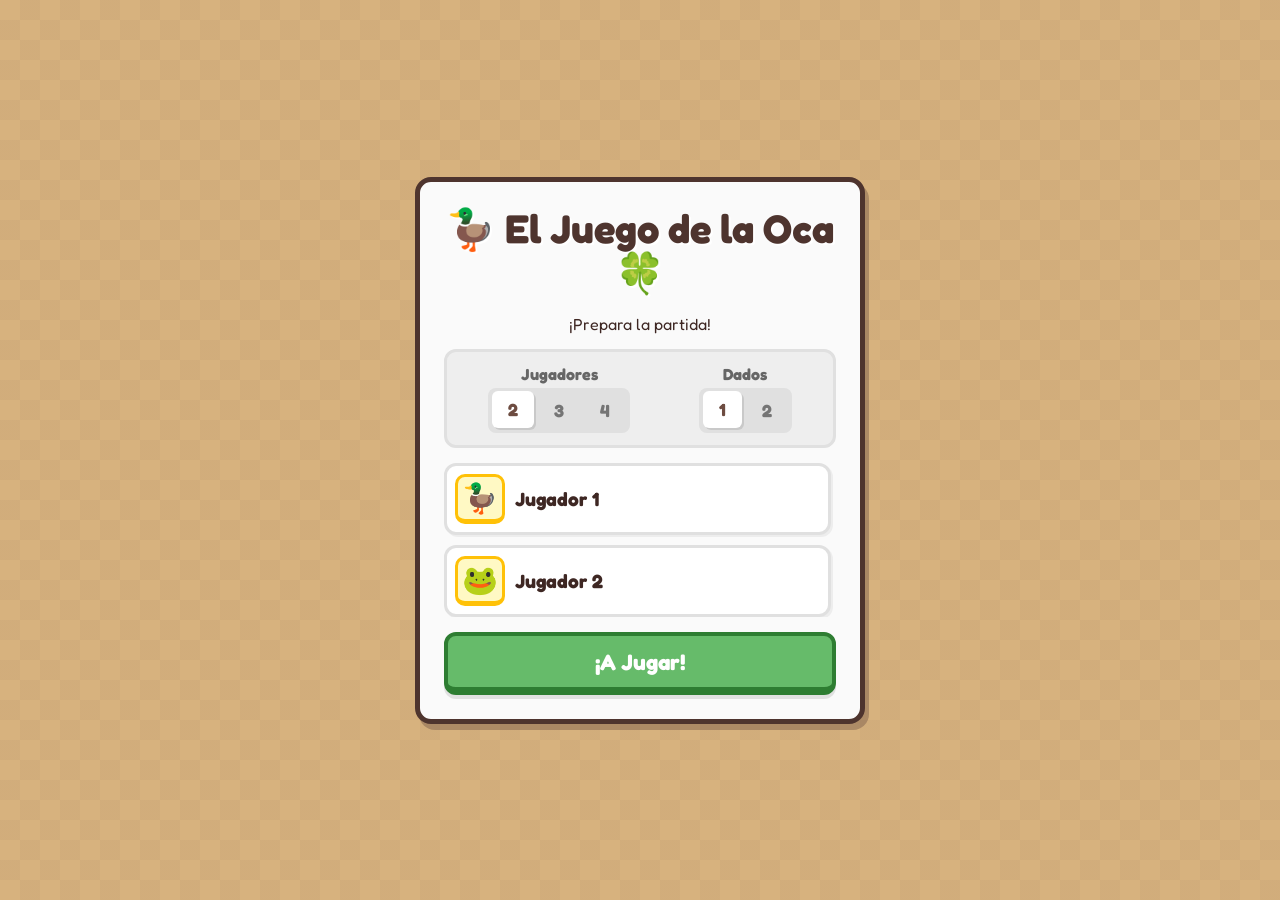
==== oca/index.html @ e9972ee6 "Add files via upload" ====
<!DOCTYPE html>
<html lang="es">
<head>
    <meta charset="UTF-8">
    <meta name="viewport" content="width=device-width, initial-scale=1.0, maximum-scale=1.0, user-scalable=no, viewport-fit=cover">
    <title>Juego de la Oca</title>
    <link rel="stylesheet" href="style.css">
    <link href="https://fonts.googleapis.com/css2?family=Fredoka:wght@400;600;700&display=swap" rel="stylesheet">
</head>
<body>
    <div class="sky-background"></div>
    <div class="clouds"></div>

    <!-- Setup Screen Modal -->
    <div id="setup-screen" class="screen active">
        <div class="setup-container wooden-board">
            <h1 class="game-title">🦆 El Juego de la Oca 🍀</h1>
            <p class="subtitle">¡Prepara la partida!</p>
            
            <div class="config-row">
                <div class="config-column">
                    <label>Jugadores</label>
                    <div class="toggle-group" id="players-toggle">
                        <button class="toggle-btn selected" data-value="2">2</button>
                        <button class="toggle-btn" data-value="3">3</button>
                        <button class="toggle-btn" data-value="4">4</button>
                    </div>
                </div>

                <div class="config-column">
                    <label>Dados</label>
                    <div class="toggle-group" id="dice-toggle">
                        <button class="toggle-btn selected" data-value="1">1</button>
                        <button class="toggle-btn" data-value="2">2</button>
                    </div>
                </div>
            </div>

            <div id="players-forms" class="players-list">
                <!-- Inyectado por Javascript -->
            </div>

            <button id="start-btn" class="primary-btn green-btn">¡A Jugar!</button>
        </div>
    </div>

    <!-- Game Screen -->
    <div id="game-screen" class="screen">
        <div class="top-bar">
            <h2>🦆 LA OCA</h2>
            <button id="restart-game-btn" class="icon-btn red-btn" title="Volver al Menú">✖</button>
        </div>

        <div class="canvas-container">
            <canvas id="board-canvas"></canvas>
            
            <!-- Superposición de dados animada -->
            <div id="dice-overlay" class="overlay hidden">
                <div class="dice-container wooden-board">
                    <div class="dice-wrapper">
                        <div id="dice-1" class="dice">🎲</div>
                        <div id="dice-2" class="dice hidden">🎲</div>
                    </div>
                </div>
            </div>

            <!-- Interfaz de mensajes dentro del tablero -->
            <div id="message-overlay" class="overlay hidden">
                <div class="message-box wooden-board">
                    <h3 id="message-title">¡Zas!</h3>
                    <p id="message-desc">Mensaje de turno.</p>
                </div>
            </div>
        </div>

        <!-- Panel de Control 'Pass & Play' -->
        <div id="bottom-bar" class="bottom-bar">
            <div class="turn-info wooden-board">
                <div class="player-badge">
                    <div id="current-player-avatar" class="avatar-box">
                        <span id="current-player-skin">🦆</span>
                    </div>
                    <div class="player-meta">
                        <span class="turn-label">TURNO DE:</span>
                        <span id="current-player-name" class="name-label">Jugador 1</span>
                    </div>
                </div>
            </div>
            
            <button id="roll-btn" class="action-btn">
                <span class="btn-text">TIRAR</span>
            </button>
        </div>
    </div>

    <script src="app.js"></script>
</body>
</html>
---- oca/style.css ----
:root {
  /* Flat Vector & Wooden Table Aesthetics */
  --bg-table: #d7b27e;
  --bg-board-mat: #f3efe6;
  
  --p-rojo: #E53935;
  --p-azul: #1E88E5;
  --p-verde: #43A047;
  --p-amarillo: #FDD835;

  --wood-dark: #6D4C41;
  --wood-border: #4E342E;

  --text-main: #3E2723;
  --text-light: #FFFCF7;
}

* {
  box-sizing: border-box;
  margin: 0;
  padding: 0;
  -webkit-tap-highlight-color: transparent;
}

html, body {
  width: 100%;
  height: 100vh;
  height: 100dvh;
  font-family: 'Fredoka', cursive, sans-serif;
  background-color: var(--bg-table);
  /* Tabla de madera geométrica (Pattern) */
  background-image: 
    linear-gradient(45deg, rgba(109,76,65, 0.05) 25%, transparent 25%, transparent 75%, rgba(109,76,65, 0.05) 75%),
    linear-gradient(45deg, rgba(109,76,65, 0.05) 25%, transparent 25%, transparent 75%, rgba(109,76,65, 0.05) 75%);
  background-size: 40px 40px;
  background-position: 0 0, 20px 20px;
  color: var(--text-main);
  overflow: hidden;
  overscroll-behavior: none;
}

.clouds, .sky-background { display: none !important; }

.screen {
  position: absolute;
  top: 0; left: 0; width: 100vw; height: 100%;
  display: flex;
  flex-direction: column;
  opacity: 0;
  pointer-events: none;
  transition: opacity 0.3s ease;
  z-index: 10;
}

.screen.active {
  opacity: 1;
  pointer-events: all;
  z-index: 20;
}

/* ==================================
   FLAT WOODEN CARDS & BUTTONS
   ================================== */
.wooden-board {
  background-color: #FAFAFA;
  border: 5px solid var(--wood-border);
  border-radius: 16px;
  box-shadow: 4px 6px 0 rgba(78,52,46, 0.3);
  position: relative;
}

.primary-btn {
  background: var(--p-verde);
  border: 4px solid #2E7D32;
  border-bottom-width: 8px;
  border-radius: 12px;
  color: white;
  font-family: inherit;
  font-size: 1.4rem;
  font-weight: 700;
  padding: 12px 24px;
  cursor: pointer;
  box-shadow: 0 4px 0 rgba(0,0,0,0.1);
  transition: all 0.1s;
  top: 0; position: relative;
}
.primary-btn:active { top: 4px; border-bottom-width: 4px; }
.green-btn { background: #66BB6A; } 
.red-btn { background: #FF5252; border-color: #D32F2F; }

.icon-btn {
  width: 40px; height: 40px; border-radius: 50%;
  display: flex; justify-content: center; align-items: center;
  font-size: 1.2rem; color: white;
  border: 3px solid; border-bottom-width: 6px;
  cursor: pointer; font-family: inherit; font-weight: bold;
}
.icon-btn:active { transform: translateY(3px); border-bottom-width: 3px; }

/* ==================================
   SETUP SCREEN 
   ================================== */
#setup-screen { justify-content: center; align-items: center; padding: 15px; }

.setup-container {
  width: 100%;
  max-width: 450px;
  padding: 24px;
  display: flex; flex-direction: column; gap: 15px; text-align: center;
}

.game-title {
  font-size: 2.5rem;
  color: var(--wood-border);
  text-shadow: 2px 2px 0 #FFF;
  line-height: 1.1; margin-bottom: 5px;
}

.config-row {
  display: flex; justify-content: space-around;
  background: #EEE; border-radius: 12px; padding: 12px;
  gap: 10px; border: 3px solid #E0E0E0;
}

.config-column {
  display: flex; flex-direction: column; gap: 4px; font-weight: 700; color: #666;
}

.toggle-group {
  display: flex; background: #E0E0E0; border-radius: 8px; padding: 4px; gap: 4px;
}

.toggle-btn {
  background: transparent; border: none; font-family: inherit; font-weight: 700;
  font-size: 1.1rem; padding: 8px 16px; border-radius: 6px; cursor: pointer;
  color: #757575; transition: all 0.2s;
}

.toggle-btn.selected {
  background: #FFF; color: var(--wood-dark);
  box-shadow: 2px 2px 0 rgba(0,0,0,0.1); transform: translateY(-1px);
}

.players-list {
  display: flex; flex-direction: column; gap: 10px;
  max-height: 50vh; overflow-y: auto; padding-right: 5px;
}

.player-form-row {
  display: flex; align-items: center; gap: 10px;
  background: #FFF; padding: 8px; border-radius: 12px;
  border: 3px solid #E0E0E0; box-shadow: 2px 2px 0 rgba(0,0,0,0.05);
}

.skin-selector {
  width: 50px; height: 50px; border-radius: 10px;
  background: #FFF9C4; border: 3px solid #FFC107; border-bottom-width: 5px;
  font-size: 1.8rem; display: flex; justify-content: center; align-items: center;
  cursor: pointer; user-select: none;
}
.skin-selector:active { transform: translateY(2px); border-bottom-width: 3px; }

.name-input {
  flex: 1; background: transparent; border: none; font-family: inherit;
  font-size: 1.2rem; font-weight: 700; color: var(--text-main); outline: none;
}

/* ==================================
   GAME SCREEN 
   ================================== */
#game-screen { flex-direction: column; }

.top-bar {
  flex: 0 0 60px;
  padding: 0 20px; display: flex; justify-content: space-between; align-items: center;
  background: var(--bg-table);
  border-bottom: 4px solid var(--wood-border);
  z-index: 50; box-shadow: 0 4px 6px rgba(0,0,0,0.1);
}

.top-bar h2 {
  color: var(--wood-dark); font-size: 1.5rem; font-weight: 700;
  background: #FFF; padding: 4px 12px; border-radius: 8px;
  border: 2px solid var(--wood-border); box-shadow: 2px 2px 0 rgba(0,0,0,0.1);
}

.canvas-container {
  flex: 1; position: relative; width: 100%;
  background: var(--bg-board-mat); /* Clean mat color */
}

#board-canvas { width: 100%; height: 100%; display: block; }

.overlay {
  position: absolute; top: 0; left: 0; width: 100%; height: 100%;
  display: flex; justify-content: center; align-items: center;
  pointer-events: none; z-index: 100;
}

.dice-container, .message-box { pointer-events: all; }
.hidden { display: none !important; }

.dice-container {
  padding: 30px; animation: scaleUp 0.3s cubic-bezier(0.175, 0.885, 0.32, 1.275);
}
.dice-wrapper { display: flex; gap: 15px; justify-content: center; }

.dice {
  font-size: 4rem; background: #FFF; border-radius: 12px;
  width: 80px; height: 80px; display: flex; justify-content: center; align-items: center;
  box-shadow: 4px 4px 0 rgba(0,0,0,0.15); border: 4px solid #E0E0E0; border-bottom-width: 6px;
  color: #333; animation: wiggle 0.2s infinite;
}

.message-box {
  padding: 24px; max-width: 80%;
  animation: scaleUp 0.3s cubic-bezier(0.175, 0.885, 0.32, 1.275);
}
.message-box h3 { color: #D32F2F; font-size: 1.6rem; margin-bottom: 5px; }
.message-box p { font-size: 1.2rem; font-weight: 700; color: #424242; }

/* ==================================
   BOTTOM BAR (PASS & PLAY) 
   ================================== */
.bottom-bar {
  flex: 0 0 90px;
  background: #FFF; border-top: 5px solid var(--wood-border);
  display: flex; justify-content: space-between; align-items: center;
  padding: 0 16px; z-index: 200; box-shadow: 0 -4px 10px rgba(0,0,0,0.05);
}

.turn-info {
  padding: 6px 12px; background: #F5F5F5; border-radius: 12px;
  border: 3px solid #E0E0E0; box-shadow: inset 1px 1px 3px rgba(0,0,0,0.05);
}

.player-badge { display: flex; align-items: center; gap: 10px; }

.avatar-box {
  background: #FFF; border-radius: 8px;
  width: 40px; height: 40px; display: flex; justify-content: center; align-items: center;
  font-size: 1.6rem; border: 3px solid var(--wood-border); box-shadow: 2px 2px 0 rgba(0,0,0,0.1);
}

.player-meta { display: flex; flex-direction: column; line-height: 1.1; }
.turn-label { font-size: 0.75rem; color: #757575; font-weight: 800; }
.name-label { font-size: 1.2rem; color: var(--wood-dark); font-weight: 700; }

.action-btn {
  background: var(--p-azul);
  border: 4px solid #1565C0; border-bottom-width: 8px;
  border-radius: 16px; padding: 0 20px; height: 60px;
  color: white; font-family: inherit; font-size: 1.4rem; font-weight: 700;
  box-shadow: 0 4px 0 rgba(0,0,0,0.1); cursor: pointer; transition: all 0.1s; position: relative; top: 0;
}
.action-btn:active { top: 4px; border-bottom-width: 4px; box-shadow: none; }
.action-btn.disabled { filter: grayscale(1); opacity: 0.5; pointer-events: none; }

/* Animations */
@keyframes scaleUp {
  from { opacity: 0; transform: scale(0.8) translateY(20px); }
  to { opacity: 1; transform: scale(1) translateY(0); }
}
@keyframes wiggle {
  0% { transform: rotate(-5deg) scale(0.95); }
  100% { transform: rotate(5deg) scale(1.05); }
}
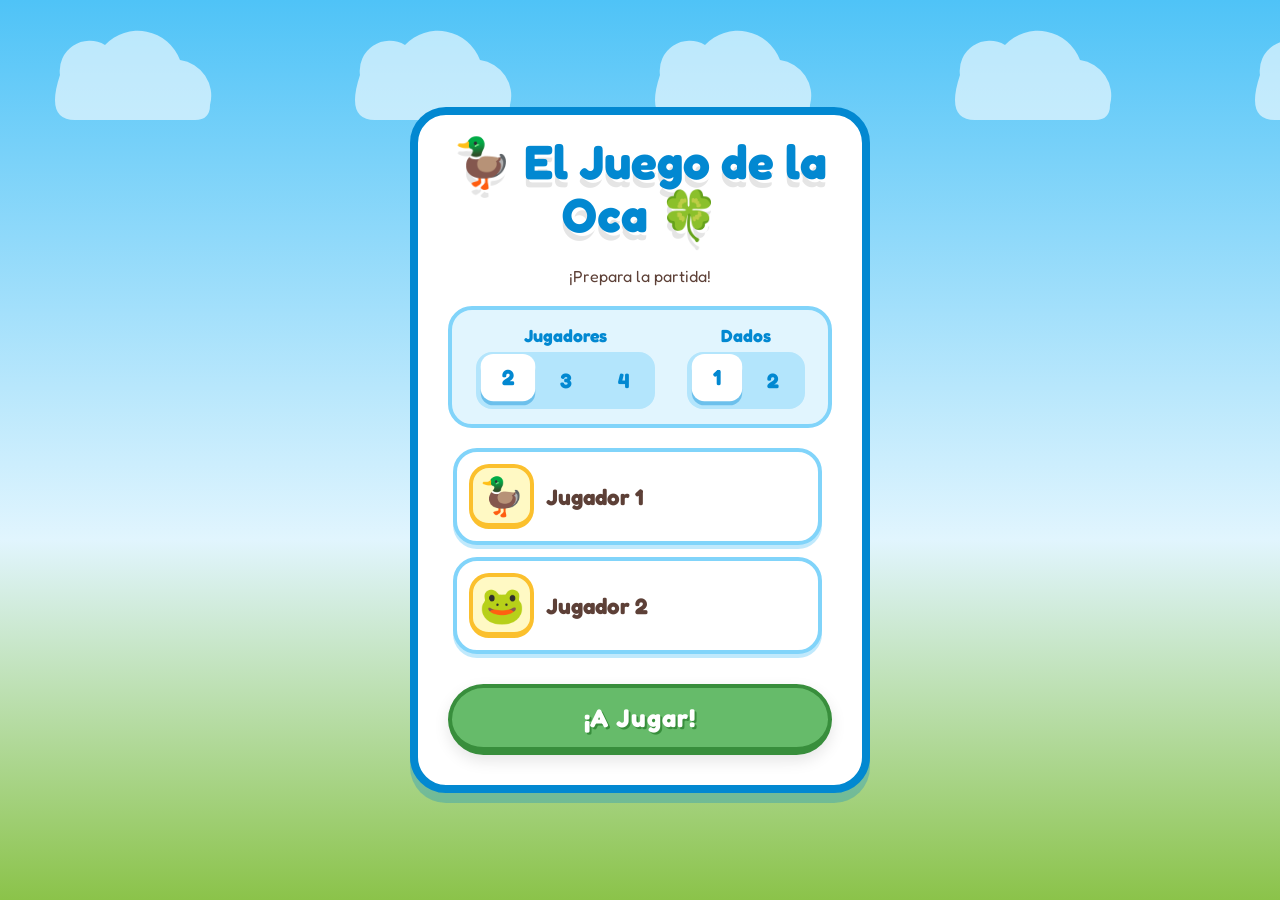
==== commit bfc770db: "Add files via upload" ====
--- a/oca/index.html
+++ b/oca/index.html
@@ -1,3 +1,4 @@
+
 <!DOCTYPE html>
 <html lang="es">
 <head>
--- a/oca/style.css
+++ b/oca/style.css
@@ -1,18 +1,18 @@
 :root {
-  /* Flat Vector & Wooden Table Aesthetics */
-  --bg-table: #d7b27e;
-  --bg-board-mat: #f3efe6;
+  /* Ultra Friendly & Childish Palette */
+  --bg-sky: #4fc3f7;
+  --bg-sky-light: #e1f5fe;
+  --grass: #8bc34a;
   
-  --p-rojo: #E53935;
-  --p-azul: #1E88E5;
-  --p-verde: #43A047;
-  --p-amarillo: #FDD835;
-
-  --wood-dark: #6D4C41;
-  --wood-border: #4E342E;
-
-  --text-main: #3E2723;
-  --text-light: #FFFCF7;
+  --p-rojo: #FF5252;
+  --p-azul: #29B6F6;
+  --p-verde: #66BB6A;
+  --p-amarillo: #FFEE58;
+  --p-rosa: #FF80AB;
+
+  --border-bubbly: #0288D1;
+  --text-main: #5D4037; /* Soft friendly brown */
+  --text-light: #FFFFFF;
 }
 
 * {
@@ -27,241 +27,205 @@
   height: 100vh;
   height: 100dvh;
   font-family: 'Fredoka', cursive, sans-serif;
-  background-color: var(--bg-table);
-  /* Tabla de madera geométrica (Pattern) */
-  background-image: 
-    linear-gradient(45deg, rgba(109,76,65, 0.05) 25%, transparent 25%, transparent 75%, rgba(109,76,65, 0.05) 75%),
-    linear-gradient(45deg, rgba(109,76,65, 0.05) 25%, transparent 25%, transparent 75%, rgba(109,76,65, 0.05) 75%);
-  background-size: 40px 40px;
-  background-position: 0 0, 20px 20px;
+  background: linear-gradient(180deg, var(--bg-sky) 0%, var(--bg-sky-light) 60%, var(--grass) 100%);
   color: var(--text-main);
   overflow: hidden;
   overscroll-behavior: none;
 }
 
-.clouds, .sky-background { display: none !important; }
+/* Bubbly Animated Clouds */
+.sky-background { display: none; }
+.clouds {
+  position: absolute; top: 0; left: 0; width: 400%; height: 50%;
+  background: transparent url('data:image/svg+xml;utf8,<svg xmlns="http://www.w3.org/2000/svg" viewBox="0 0 100 50" opacity="0.6"><path d="M 20 25 a 10 10 0 0 1 15 -10 a 15 15 0 0 1 25 5 a 12 12 0 0 1 10 15 q 0 5 -5 5 h -40 q -10 0 -5 -15" fill="white"/></svg>') repeat-x;
+  background-size: auto 150px;
+  animation: floatClouds 60s linear infinite;
+  z-index: 1; pointer-events: none;
+}
+
+@keyframes floatClouds {
+  0% { transform: translateX(0); }
+  100% { transform: translateX(-50%); }
+}
 
 .screen {
-  position: absolute;
-  top: 0; left: 0; width: 100vw; height: 100%;
-  display: flex;
-  flex-direction: column;
-  opacity: 0;
-  pointer-events: none;
-  transition: opacity 0.3s ease;
-  z-index: 10;
-}
-
-.screen.active {
-  opacity: 1;
-  pointer-events: all;
-  z-index: 20;
-}
-
-/* ==================================
-   FLAT WOODEN CARDS & BUTTONS
-   ================================== */
-.wooden-board {
-  background-color: #FAFAFA;
-  border: 5px solid var(--wood-border);
-  border-radius: 16px;
-  box-shadow: 4px 6px 0 rgba(78,52,46, 0.3);
+  position: absolute; top: 0; left: 0; width: 100vw; height: 100%;
+  display: flex; flex-direction: column; opacity: 0; pointer-events: none;
+  transition: opacity 0.4s ease; z-index: 10;
+}
+.screen.active { opacity: 1; pointer-events: all; z-index: 20; }
+
+/* ==================================
+   BUBBLY CUTE PANELS
+   ================================== */
+.wooden-board, .message-box, .dice-container {
+  background-color: #FFFFFF;
+  border: 8px solid var(--border-bubbly);
+  border-radius: 36px;
+  box-shadow: 0 10px 0 rgba(2, 136, 209, 0.3);
   position: relative;
-}
-
+  z-index: 5;
+}
+
+/* Cute pill shaped buttons */
 .primary-btn {
   background: var(--p-verde);
-  border: 4px solid #2E7D32;
-  border-bottom-width: 8px;
-  border-radius: 12px;
-  color: white;
-  font-family: inherit;
-  font-size: 1.4rem;
-  font-weight: 700;
-  padding: 12px 24px;
-  cursor: pointer;
-  box-shadow: 0 4px 0 rgba(0,0,0,0.1);
-  transition: all 0.1s;
-  top: 0; position: relative;
+  border: 4px solid #388E3C; border-bottom-width: 8px;
+  border-radius: 50px; /* Fully rounded pill */
+  color: white; font-family: inherit; font-size: 1.6rem; font-weight: 700;
+  padding: 14px 40px; cursor: pointer;
+  box-shadow: 0 6px 15px rgba(0,0,0,0.1); transition: all 0.1s; position: relative; top: 0;
+  letter-spacing: 1px; text-shadow: 2px 2px 0 #388E3C;
 }
 .primary-btn:active { top: 4px; border-bottom-width: 4px; }
 .green-btn { background: #66BB6A; } 
-.red-btn { background: #FF5252; border-color: #D32F2F; }
 
 .icon-btn {
-  width: 40px; height: 40px; border-radius: 50%;
-  display: flex; justify-content: center; align-items: center;
-  font-size: 1.2rem; color: white;
-  border: 3px solid; border-bottom-width: 6px;
-  cursor: pointer; font-family: inherit; font-weight: bold;
+  width: 44px; height: 44px; border-radius: 50%; display: flex; justify-content: center; align-items: center;
+  font-size: 1.4rem; color: white; background: #FF5252;
+  border: 4px solid #D32F2F; border-bottom-width: 6px; cursor: pointer; font-family: inherit; font-weight: bold;
 }
 .icon-btn:active { transform: translateY(3px); border-bottom-width: 3px; }
 
 /* ==================================
    SETUP SCREEN 
    ================================== */
-#setup-screen { justify-content: center; align-items: center; padding: 15px; }
+#setup-screen { justify-content: center; align-items: center; padding: 20px; z-index: 100; }
 
 .setup-container {
-  width: 100%;
-  max-width: 450px;
-  padding: 24px;
-  display: flex; flex-direction: column; gap: 15px; text-align: center;
+  width: 100%; max-width: 460px; padding: 30px; display: flex; flex-direction: column; gap: 20px; text-align: center;
 }
 
 .game-title {
-  font-size: 2.5rem;
-  color: var(--wood-border);
-  text-shadow: 2px 2px 0 #FFF;
-  line-height: 1.1; margin-bottom: 5px;
+  font-size: 3rem; color: var(--border-bubbly);
+  text-shadow: 3px 3px 0 #FFF, 0px 8px 0 rgba(0,0,0,0.1);
+  line-height: 1.1; margin-top: -10px; margin-bottom: 5px;
 }
 
 .config-row {
-  display: flex; justify-content: space-around;
-  background: #EEE; border-radius: 12px; padding: 12px;
-  gap: 10px; border: 3px solid #E0E0E0;
-}
-
-.config-column {
-  display: flex; flex-direction: column; gap: 4px; font-weight: 700; color: #666;
-}
-
-.toggle-group {
-  display: flex; background: #E0E0E0; border-radius: 8px; padding: 4px; gap: 4px;
-}
+  display: flex; justify-content: space-around; background: #E1F5FE; border-radius: 24px; padding: 15px; gap: 15px; border: 4px solid #81D4FA;
+}
+.config-column { display: flex; flex-direction: column; gap: 6px; font-weight: 700; color: var(--border-bubbly); font-size: 1.1rem; }
+
+.toggle-group { display: flex; background: #B3E5FC; border-radius: 16px; padding: 6px; gap: 6px; }
 
 .toggle-btn {
   background: transparent; border: none; font-family: inherit; font-weight: 700;
-  font-size: 1.1rem; padding: 8px 16px; border-radius: 6px; cursor: pointer;
-  color: #757575; transition: all 0.2s;
-}
-
+  font-size: 1.3rem; padding: 10px 20px; border-radius: 12px; cursor: pointer;
+  color: #0288D1; transition: all 0.2s cubic-bezier(0.175, 0.885, 0.32, 1.275);
+}
 .toggle-btn.selected {
-  background: #FFF; color: var(--wood-dark);
-  box-shadow: 2px 2px 0 rgba(0,0,0,0.1); transform: translateY(-1px);
-}
-
-.players-list {
-  display: flex; flex-direction: column; gap: 10px;
-  max-height: 50vh; overflow-y: auto; padding-right: 5px;
-}
+  background: #FFF; color: var(--border-bubbly);
+  box-shadow: 0 4px 0 rgba(2, 136, 209, 0.4); transform: translateY(-3px) scale(1.05);
+}
+
+.players-list { display: flex; flex-direction: column; gap: 12px; max-height: 45vh; overflow-y: auto; padding: 0 10px 10px 5px; }
 
 .player-form-row {
-  display: flex; align-items: center; gap: 10px;
-  background: #FFF; padding: 8px; border-radius: 12px;
-  border: 3px solid #E0E0E0; box-shadow: 2px 2px 0 rgba(0,0,0,0.05);
+  display: flex; align-items: center; gap: 12px; background: #FFF; padding: 12px; border-radius: 24px;
+  border: 4px solid #81D4FA; box-shadow: 0 4px 0 rgba(129, 212, 250, 0.5);
 }
 
 .skin-selector {
-  width: 50px; height: 50px; border-radius: 10px;
-  background: #FFF9C4; border: 3px solid #FFC107; border-bottom-width: 5px;
-  font-size: 1.8rem; display: flex; justify-content: center; align-items: center;
-  cursor: pointer; user-select: none;
-}
-.skin-selector:active { transform: translateY(2px); border-bottom-width: 3px; }
+  width: 65px; height: 65px; border-radius: 20px; background: #FFF9C4;
+  border: 4px solid #FBC02D; border-bottom-width: 6px; font-size: 2.3rem;
+  display: flex; justify-content: center; align-items: center; cursor: pointer; user-select: none;
+}
+.skin-selector:active { transform: translateY(3px); border-bottom-width: 3px; }
 
 .name-input {
   flex: 1; background: transparent; border: none; font-family: inherit;
-  font-size: 1.2rem; font-weight: 700; color: var(--text-main); outline: none;
-}
+  font-size: 1.4rem; font-weight: 700; color: var(--text-main); outline: none;
+}
+.name-input::placeholder { color: #BCAAA4; font-weight: 400; }
 
 /* ==================================
    GAME SCREEN 
    ================================== */
-#game-screen { flex-direction: column; }
+#game-screen { flex-direction: column; z-index: 50; }
 
 .top-bar {
-  flex: 0 0 60px;
-  padding: 0 20px; display: flex; justify-content: space-between; align-items: center;
-  background: var(--bg-table);
-  border-bottom: 4px solid var(--wood-border);
-  z-index: 50; box-shadow: 0 4px 6px rgba(0,0,0,0.1);
+  flex: 0 0 70px; padding: 0 20px; display: flex; justify-content: space-between; align-items: center;
+  background: rgba(255, 255, 255, 0.8); backdrop-filter: blur(8px);
+  border-bottom: 6px solid var(--border-bubbly); z-index: 50;
 }
 
 .top-bar h2 {
-  color: var(--wood-dark); font-size: 1.5rem; font-weight: 700;
-  background: #FFF; padding: 4px 12px; border-radius: 8px;
-  border: 2px solid var(--wood-border); box-shadow: 2px 2px 0 rgba(0,0,0,0.1);
+  color: var(--border-bubbly); font-size: 1.8rem; font-weight: 700;
+  text-shadow: 2px 2px 0 #FFF; letter-spacing: 1px;
 }
 
 .canvas-container {
-  flex: 1; position: relative; width: 100%;
-  background: var(--bg-board-mat); /* Clean mat color */
-}
-
-#board-canvas { width: 100%; height: 100%; display: block; }
-
-.overlay {
-  position: absolute; top: 0; left: 0; width: 100%; height: 100%;
-  display: flex; justify-content: center; align-items: center;
-  pointer-events: none; z-index: 100;
-}
-
+  flex: 1; display: flex; justify-content: center; align-items: center;
+  width: 100%; padding: 15px; overflow: hidden;
+}
+
+#board-canvas {
+  aspect-ratio: 1 / 1; max-width: 100%; max-height: 100%;
+  background-color: transparent; /* Seamless floating */
+  /* Remove heavy dark borders, add super cute soft bubble padding */
+  border: 8px solid rgba(255,255,255,0.7);
+  border-radius: 50px;
+  box-shadow: 0 15px 30px rgba(0,0,0,0.1), inset 0 0 20px rgba(255,255,255,0.5);
+  display: block;
+}
+
+/* OVERLAYS */
+.overlay { position: absolute; top: 0; left: 0; width: 100%; height: 100%; display: flex; justify-content: center; align-items: center; pointer-events: none; z-index: 100; }
 .dice-container, .message-box { pointer-events: all; }
 .hidden { display: none !important; }
 
-.dice-container {
-  padding: 30px; animation: scaleUp 0.3s cubic-bezier(0.175, 0.885, 0.32, 1.275);
-}
+.dice-container { padding: 40px; animation: bounceIn 0.5s cubic-bezier(0.175, 0.885, 0.32, 1.275); }
 .dice-wrapper { display: flex; gap: 15px; justify-content: center; }
-
 .dice {
-  font-size: 4rem; background: #FFF; border-radius: 12px;
-  width: 80px; height: 80px; display: flex; justify-content: center; align-items: center;
-  box-shadow: 4px 4px 0 rgba(0,0,0,0.15); border: 4px solid #E0E0E0; border-bottom-width: 6px;
-  color: #333; animation: wiggle 0.2s infinite;
-}
-
-.message-box {
-  padding: 24px; max-width: 80%;
-  animation: scaleUp 0.3s cubic-bezier(0.175, 0.885, 0.32, 1.275);
-}
-.message-box h3 { color: #D32F2F; font-size: 1.6rem; margin-bottom: 5px; }
-.message-box p { font-size: 1.2rem; font-weight: 700; color: #424242; }
+  font-size: 4.5rem; background: #FFF; border-radius: 24px; width: 90px; height: 90px;
+  display: flex; justify-content: center; align-items: center;
+  border: 6px solid #4FC3F7; border-bottom-width: 10px; color: var(--text-main);
+  animation: wobble 0.3s infinite alternate; box-shadow: 0 5px 0 rgba(0,0,0,0.1);
+}
+
+.message-box { padding: 30px 40px; max-width: 85%; width: 450px; text-align: center; animation: bounceIn 0.5s cubic-bezier(0.175, 0.885, 0.32, 1.275); }
+.message-box h3 { color: #FF5252; font-size: 2.5rem; margin-bottom: 10px; text-shadow: 2px 2px 0 #FFF; }
+.message-box p { font-size: 1.5rem; font-weight: 700; color: var(--text-main); }
 
 /* ==================================
    BOTTOM BAR (PASS & PLAY) 
    ================================== */
 .bottom-bar {
-  flex: 0 0 90px;
-  background: #FFF; border-top: 5px solid var(--wood-border);
-  display: flex; justify-content: space-between; align-items: center;
-  padding: 0 16px; z-index: 200; box-shadow: 0 -4px 10px rgba(0,0,0,0.05);
+  flex: 0 0 110px; background: rgba(255,255,255,0.9); backdrop-filter: blur(10px);
+  border-top: 8px solid var(--grass); display: flex; justify-content: space-between; align-items: center;
+  padding: 0 20px; z-index: 200; border-radius: 40px 40px 0 0; box-shadow: 0 -10px 30px rgba(139, 195, 74, 0.2);
 }
 
 .turn-info {
-  padding: 6px 12px; background: #F5F5F5; border-radius: 12px;
-  border: 3px solid #E0E0E0; box-shadow: inset 1px 1px 3px rgba(0,0,0,0.05);
-}
-
-.player-badge { display: flex; align-items: center; gap: 10px; }
+  padding: 8px 16px; background: #F1F8E9; border-radius: 20px;
+  border: 4px solid #AED581; display: flex; align-items: center; gap: 15px;
+}
 
 .avatar-box {
-  background: #FFF; border-radius: 8px;
-  width: 40px; height: 40px; display: flex; justify-content: center; align-items: center;
-  font-size: 1.6rem; border: 3px solid var(--wood-border); box-shadow: 2px 2px 0 rgba(0,0,0,0.1);
+  background: #FFF; border-radius: 16px; width: 56px; height: 56px; display: flex; justify-content: center; align-items: center;
+  font-size: 2.2rem; border: 4px solid var(--border-bubbly); border-bottom-width: 6px; box-shadow: 0 4px 0 rgba(0,0,0,0.05);
 }
 
 .player-meta { display: flex; flex-direction: column; line-height: 1.1; }
-.turn-label { font-size: 0.75rem; color: #757575; font-weight: 800; }
-.name-label { font-size: 1.2rem; color: var(--wood-dark); font-weight: 700; }
+.turn-label { font-size: 0.9rem; color: #558B2F; font-weight: 800; text-transform: uppercase; }
+.name-label { font-size: 1.5rem; color: var(--text-main); font-weight: 700; }
 
 .action-btn {
-  background: var(--p-azul);
-  border: 4px solid #1565C0; border-bottom-width: 8px;
-  border-radius: 16px; padding: 0 20px; height: 60px;
-  color: white; font-family: inherit; font-size: 1.4rem; font-weight: 700;
-  box-shadow: 0 4px 0 rgba(0,0,0,0.1); cursor: pointer; transition: all 0.1s; position: relative; top: 0;
-}
-.action-btn:active { top: 4px; border-bottom-width: 4px; box-shadow: none; }
+  background: var(--p-azul); border: 4px solid #0288D1; border-bottom-width: 10px;
+  border-radius: 30px; padding: 0 35px; height: 75px; color: white; font-family: inherit; font-size: 1.8rem; font-weight: 700;
+  text-shadow: 2px 2px 0 #0288D1; letter-spacing: 1px; cursor: pointer; transition: all 0.1s; position: relative; top: 0; white-space: nowrap;
+}
+.action-btn:active { top: 6px; border-bottom-width: 4px; }
 .action-btn.disabled { filter: grayscale(1); opacity: 0.5; pointer-events: none; }
 
 /* Animations */
-@keyframes scaleUp {
-  from { opacity: 0; transform: scale(0.8) translateY(20px); }
-  to { opacity: 1; transform: scale(1) translateY(0); }
-}
-@keyframes wiggle {
-  0% { transform: rotate(-5deg) scale(0.95); }
-  100% { transform: rotate(5deg) scale(1.05); }
-}
+@keyframes bounceIn {
+  0% { transform: scale(0.4) translateY(60px); opacity: 0; }
+  60% { transform: scale(1.15); opacity: 1; }
+  100% { transform: scale(1) translateY(0); opacity: 1; }
+}
+@keyframes wobble {
+  0% { transform: rotate(-15deg) scale(0.95); }
+  100% { transform: rotate(15deg) scale(1.05); }
+}
